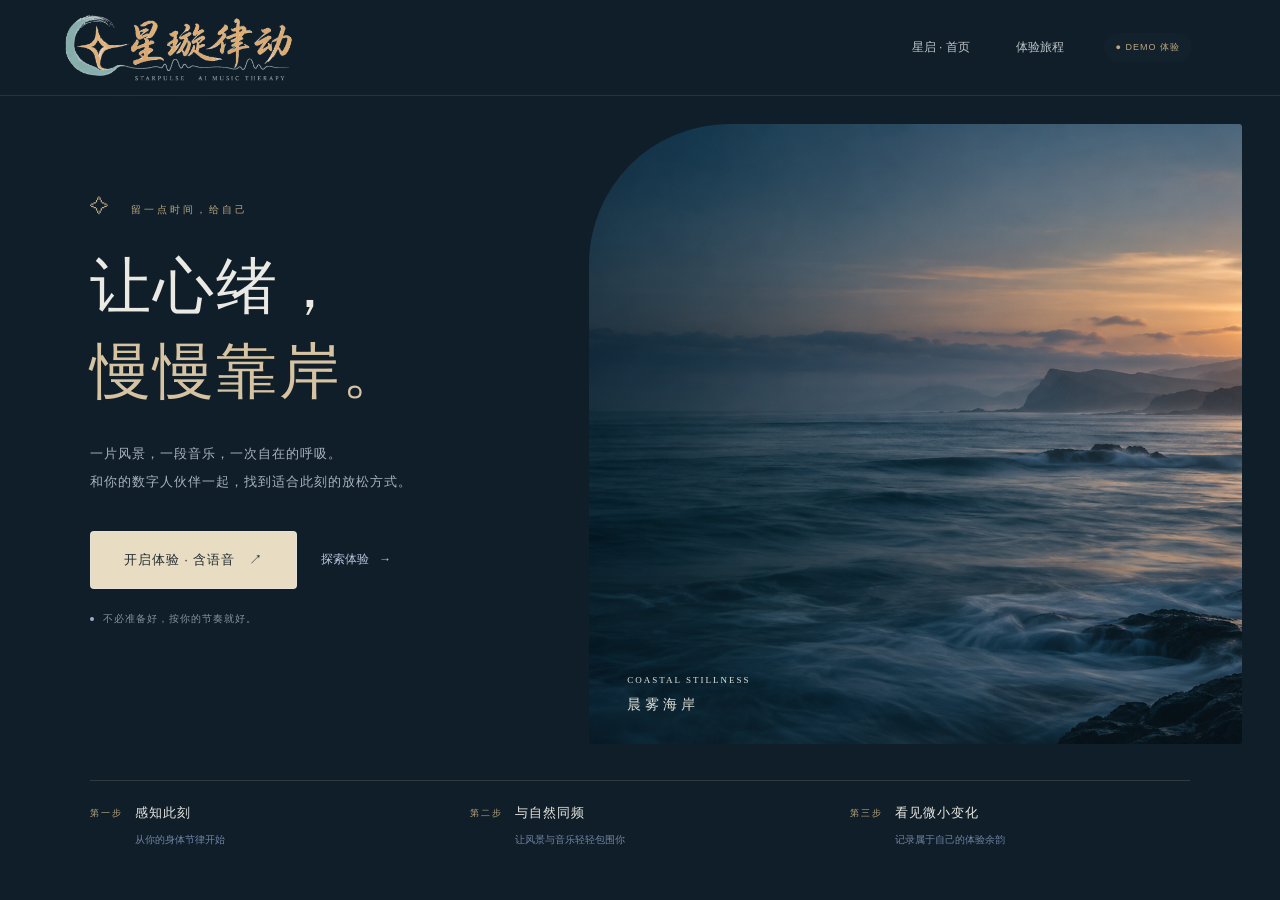
==== index.html @ dc91395f "对齐硬件通道并升级报告数字人" ====
<!doctype html><html lang="zh-CN"><head><meta charset="UTF-8"><meta name="viewport" content="width=device-width,initial-scale=1"><title>星璇律动 · 在星与律之间</title><link rel="stylesheet" href="style.css?v=20260910-5"><link rel="stylesheet" href="design.css?v=20260910-5"><link rel="stylesheet" href="layout.css?v=20260910-5"></head><body><div class="sky"></div><div class="grain"></div><header><a class="logo" href="#" id="home"><img src="assets/images/logo-transparent.png?v=1" alt="星璇律动 STARPULSE" width="230" height="72"></a><nav><button data-action="home">星启 · 首页</button><button data-action="flow">体验旅程</button><span class="demo">● DEMO 体验</span></nav><div id="narration-slot"></div></header><main id="app"></main><aside id="companion" data-guide="xiaoxuan" hidden><div class="avatar-stage"><img class="avatar fullbody" src="assets/avatar/xiaoxuan-demo-base.png" alt="小璇全身数字人立绘"><canvas class="avatar-canvas" width="380" height="627" aria-hidden="true"></canvas></div><span>小璇 · 陪你慢下来</span></aside><footer><span>让每一种情绪，都有安放的地方。</span><span>声音 · 自然 · 此刻 <b>✧</b></span></footer><script type="module" src="app.js?v=20260920-1"></script></body></html>
---- style.css ----
:root{font-family:'Microsoft YaHei','PingFang SC',sans-serif;color:#eceff3;background:#081719;font-synthesis:none;--muted:#94aaa9;--mint:#c6e6d6;--line:#b3d6ca24}*{box-sizing:border-box}body{margin:0;min-height:100vh}button,a,input,textarea{font:inherit}button,a{ -webkit-tap-highlight-color:transparent}button{cursor:pointer}button:focus-visible,a:focus-visible{outline:2px solid #c6e6d6;outline-offset:5px}button{color:inherit;border:0;background:none}a{color:inherit;text-decoration:none}.sky{position:fixed;inset:0;z-index:-2;background:radial-gradient(ellipse at 77% 40%,#547c6830,transparent 48%),radial-gradient(ellipse at 30% 5%,#31545830,transparent 55%),#081719}.grain{position:fixed;inset:0;pointer-events:none;z-index:5;opacity:.08;background-image:url("data:image/svg+xml,%3Csvg viewBox='0 0 180 180' xmlns='http://www.w3.org/2000/svg'%3E%3Cfilter id='n'%3E%3CfeTurbulence type='fractalNoise' baseFrequency='.8' numOctaves='3' stitchTiles='stitch'/%3E%3C/filter%3E%3Cpath fill='%23fff' filter='url(%23n)' opacity='.4' d='M0 0h180v180H0z'/%3E%3C/svg%3E")}header{height:104px;margin:0 6%;display:flex;align-items:center;justify-content:space-between;border-bottom:1px solid var(--line)}.logo{font-size:22px;letter-spacing:3px;position:relative;padding-left:44px}.logo>span{position:absolute;left:0;font-size:34px;color:#cee5c7}.logo small{display:block;font:8px Georgia;letter-spacing:3px;margin-top:7px;color:var(--muted)}nav{display:flex;gap:32px;align-items:center;font-size:12px;color:#b8c8c2}.demo{font-size:10px;border:1px solid var(--line);padding:8px 12px;border-radius:20px;color:#b6d1b6}main{min-height:calc(100vh - 175px);padding:48px 8% 70px}footer{margin:0 6%;padding:23px 0;display:flex;justify-content:space-between;font-size:10px;letter-spacing:2px;color:#7e9994;border-top:1px solid var(--line)}footer b{margin-left:30px;font-size:18px;color:#c2d8bd}.eyebrow{font-size:10px;letter-spacing:4px;color:#b9cabe;margin-bottom:26px}.eyebrow:before{content:'—';margin-right:15px}h1,h2,h3,p{margin-top:0}h1{font-family:Georgia,'Songti SC','SimSun',serif;font-size:clamp(42px,4.7vw,72px);font-weight:400;line-height:1.35;letter-spacing:5px;margin-bottom:26px}h1 em{font-style:normal;color:#c2d9bc}h2{font-family:'Songti SC','SimSun',serif;font-size:38px;line-height:1.5;font-weight:400;letter-spacing:3px;margin-bottom:18px}p{font-size:14px;line-height:2;color:var(--muted)}.home{display:grid;grid-template-columns:1fr 1.08fr;align-items:center;gap:4%;min-height:570px}.hero-copy{padding:32px 0}.hero-copy p{font-size:13px;line-height:2.3}.actions{display:flex;align-items:center;gap:22px;margin-top:30px;flex-wrap:wrap}.primary{background:#d4e4c7;color:#172c28;border-radius:3px;padding:17px 29px;min-width:158px;font-size:13px;letter-spacing:2px;transition:.3s}.primary:hover{background:#e5f1df;transform:translateY(-2px)}.secondary{border:1px solid #b6d0c13d;border-radius:3px;padding:15px 24px;font-size:12px;color:#c6d6cb}.text-btn{font-size:12px;color:#b1c3b7;padding:12px 0}.tiny{font-size:10px;color:#78948d;letter-spacing:1px;margin-top:26px}.landscape{height:510px;position:relative;border-radius:48% 48% 3px 3px;overflow:hidden;background:radial-gradient(ellipse at 53% 28%,#e5dfb3aa,transparent 19%),linear-gradient(#314d4b,#82938b 44%,#546e67 45%,#142e2e 100%);box-shadow:0 0 90px #bdd4a908}.sun{position:absolute;top:17%;left:47%;width:68px;height:68px;border-radius:50%;background:#e6e4bd;box-shadow:0 0 75px #e4e6c380}.mountain{position:absolute;inset:33% -10% 30%;background:#264e49;clip-path:polygon(0 90%,12% 42%,21% 66%,38% 0,57% 64%,68% 32%,89% 85%,100% 37%,100% 100%,0 100%);filter:blur(1px)}.mountain.back{transform:translate(22px,-30px);background:#607b70;opacity:.7}.water{position:absolute;inset:55% 0 0;background:repeating-linear-gradient(178deg,transparent 0 12px,#c7dbb522 13px,transparent 15px 24px);transform:scale(1.2);animation:water 14s ease-in-out infinite alternate}.shore{position:absolute;inset:70% -10% -10%;background:#0c2524;clip-path:polygon(0 50%,18% 65%,41% 75%,75% 82%,100% 100%,0 100%)}.scene-caption{position:absolute;bottom:28px;left:30px;font-size:10px;letter-spacing:3px;color:#d8dfcc}.scene-caption span{display:block;font-family:Georgia;font-size:24px;letter-spacing:1px;margin-top:10px}.orbit{position:absolute;border:1px solid #deebd72d;border-radius:50%;width:360px;height:360px;top:55px;left:50%;transform:translateX(-50%)}.landscape:after{content:'✦';position:absolute;right:23%;top:16%;color:#eef0d4;font-size:11px}.journey-strip{display:flex;gap:24px;margin-top:42px;color:#8aa297;font-size:10px;letter-spacing:1px}.journey-strip i{font-style:normal;color:#d0dcc0;margin-right:7px}#companion{position:fixed;right:17px;bottom:65px;width:105px;z-index:8;text-align:center;pointer-events:none}.avatar{width:105px;height:122px;background:url('assets/avatar/expressions.png') no-repeat 0 0;background-size:210px 210px;mask-image:linear-gradient(#000 70%,transparent);border-radius:48% 48% 0 0}#companion span{font-size:8px;color:#a9bcb7}.page{max-width:960px;margin:20px auto;animation:enter .6s ease both}.narrow{max-width:670px}.page .lead{max-width:570px}.step{font:11px Georgia;color:#89aaa1;letter-spacing:3px;margin-bottom:25px}.items{margin:30px 0}.item{display:flex;gap:22px;padding:21px 0;border-bottom:1px solid var(--line)}.item>span{color:#bbd9c5;font-size:22px}.item h3{font-size:14px;font-weight:400;margin-bottom:6px}.item p{font-size:12px;margin:0}.check{display:flex;gap:12px;align-items:center;font-size:13px;color:#bdd0c8}.check input{accent-color:#9cc7b8;width:17px;height:17px}button:disabled{opacity:.35;cursor:not-allowed}.tech .sky{background:radial-gradient(ellipse at 50% 30%,#173d5744,transparent 65%),#07121f}.tech{--line:#6ec9e52b;--muted:#90abba;--mint:#a6dceb}.scan-layout{display:grid;grid-template-columns:1fr 1fr;gap:70px;align-items:center}.body-scan{height:330px;position:relative;display:grid;place-items:center;background:radial-gradient(ellipse,#2b91b327,transparent 65%)}.body-scan svg{height:290px;filter:drop-shadow(0 0 18px #7bd2dd66)}.scan-ring{position:absolute;width:230px;height:75px;border:1px solid #7ee4dc55;border-radius:50%;animation:breathe 5s ease-in-out infinite}.signals{display:grid;gap:20px;font-size:12px}.signals div{display:flex;justify-content:space-between;border-bottom:1px solid var(--line);padding-bottom:13px}.signals span{color:#89cbbf}.notice{padding:13px 18px;background:#91bac509;border-left:2px solid #74bdca;color:#92b1bb;font-size:12px;line-height:1.8;margin:25px 0}.goal-row,.choices{display:flex;gap:10px;flex-wrap:wrap;margin:22px 0}.chip{padding:12px 19px;border:1px solid var(--line);border-radius:30px;font-size:12px;color:#a4bcb0}.chip.selected{background:#c8dfca;color:#17322c;border-color:transparent}.plan{display:grid;grid-template-columns:1.1fr 1fr;gap:40px;margin-top:30px;align-items:center}.plan .landscape{height:350px;border-radius:160px 160px 4px 4px}.tags{font-size:11px;color:#b6cdbb;letter-spacing:2px;margin:20px 0}.selection-group{margin:25px 0}.selection-group h3{font-size:12px;color:#93afa1;font-weight:400}.scene-options{display:grid;grid-template-columns:repeat(3,1fr);gap:16px}.scene-option{border:1px solid var(--line);padding:12px;text-align:left;border-radius:8px}.scene-option.selected{border-color:#badcbd;background:#b5d6c00b}.scene-option .landscape{height:130px;border-radius:4px;margin-bottom:14px}.scene-option .sun{width:20px;height:20px}.scene-option .orbit,.scene-option .scene-caption{display:none}.forest{background:radial-gradient(ellipse at 50% 15%,#a4bc7466,transparent 35%),repeating-linear-gradient(85deg,#0a2620 0 25px,#244638 30px 45px,#14352b 50px 75px)}.aurora-scene{background:radial-gradient(ellipse at 55% 30%,#6ab59988,transparent 24%),linear-gradient(130deg,#152039,#625b8466,#103c43)}.immersive header,.immersive footer{display:none}.immersive main{padding:0;height:100vh;overflow:hidden}.immersion{position:fixed;inset:0;background:#102e33}.immersion>.landscape{position:absolute;inset:0;width:100%;height:100%;border-radius:0;transition:filter 4s}.immersion .sun{width:100px;height:100px}.immersion .mountain{inset:35% -10% 35%}.immersion .scene-caption,.immersion .orbit{display:none}.immersion .water{animation-duration:25s}.immersion .soft{position:absolute;inset:0;background:radial-gradient(ellipse,transparent,#02171a77);backdrop-filter:blur(2px)}.immersion .words{position:absolute;left:10%;right:10%;bottom:20%;text-align:center;font-family:'SimSun',serif;font-size:23px;letter-spacing:5px;color:#e2e8d6;transition:opacity 1.5s}.imm-controls{position:absolute;bottom:30px;left:6%;right:6%;display:flex;gap:25px;align-items:center;justify-content:space-between;transition:opacity 1s}.imm-controls button{font-size:12px;padding:12px;background:#031c2366;border:1px solid #ffffff22;border-radius:30px}.imm-controls label{font-size:11px;display:flex;gap:12px;align-items:center}.imm-controls input{width:85px;accent-color:#c5d9c0}.imm-progress{position:absolute;bottom:0;height:2px;background:#d6eac080;transition:width 1s}.imm-hint{position:absolute;top:30px;left:6%;font-size:10px;letter-spacing:2px;color:#b7c9c0}.feedback textarea{display:block;width:100%;min-height:100px;background:#ffffff04;border:1px solid var(--line);padding:20px;color:#d8e2dc;border-radius:6px;resize:vertical}.report{max-width:1120px}.report-top{display:flex;justify-content:space-between;align-items:center}.report-top p{font-size:11px}.report-grid{display:grid;grid-template-columns:.8fr 1.6fr;gap:16px}.panel{border:1px solid var(--line);background:linear-gradient(130deg,#26567216,#16293922);border-radius:9px;padding:24px}.panel h3{font-size:12px;font-weight:400;letter-spacing:2px;color:#b3d0df}.panel .body-scan{height:210px}.panel .body-scan svg{height:190px}.metrics{display:grid;grid-template-columns:repeat(3,1fr);gap:16px;margin:16px 0}.metric strong{font:29px Georgia;color:#a6dce3}.metric small{font-size:11px;color:#678493;margin:0 9px}.metric p{margin:8px 0 0;font-size:11px}.plot{width:100%;height:90px;overflow:visible}.legend{font-size:10px;color:#8ba4b5}.legend span{margin-left:20px;color:#a5ddd6}.eeg-row{display:grid;grid-template-columns:65px 1fr 90px;gap:15px;align-items:center;font-size:11px;margin:15px 0;color:#8facbd}.bars{display:grid;gap:5px}.bars i{height:5px;border-radius:5px;background:#526c96}.bars i+ i{background:#91d1cd}.success-mark{font:70px Georgia;color:#c8dfc0;margin:40px 0 20px}.center{text-align:center}.center .actions{justify-content:center}.file-input{font-size:11px;max-width:100%;color:#8faeb1;margin-top:18px}@keyframes water{to{transform:translateY(12px) scale(1.25)}}@keyframes breathe{50%{transform:scale(1.12);opacity:.35}}@keyframes enter{from{opacity:0;transform:translateY(9px)}to{opacity:1;transform:none}}@media(max-width:800px){header{height:85px}nav{gap:12px}nav button{display:none}main{padding:30px 7% 100px}.home{grid-template-columns:1fr}.hero-copy{padding:10px 0}.home .landscape{height:340px;margin:20px 20px 0}.journey-strip{gap:12px}h1{font-size:46px}.plan,.scan-layout,.report-grid{grid-template-columns:1fr;gap:20px}.metrics{grid-template-columns:1fr}.scan-layout .body-scan{height:220px}.scan-layout .body-scan svg{height:200px}#companion{width:75px;right:5px;bottom:35px}.avatar{width:75px;height:88px;background-size:150px 150px}#companion span{font-size:7px}.scene-options{gap:8px}.scene-option{padding:7px;font-size:11px}footer{font-size:8px;letter-spacing:0}.report-top{display:block}h2{font-size:30px}.imm-controls{gap:8px}.imm-controls label{font-size:0}.immersion .words{font-size:18px}.report .actions{padding-right:55px}}@media(prefers-reduced-motion:reduce){*,*:before,*:after{animation:none!important;transition:none!important}}

.imm-video{position:absolute;inset:0;width:100%;height:100%;object-fit:cover;opacity:0;transition:opacity 1.2s}.video-ready .soft{backdrop-filter:none;background:linear-gradient(transparent 45%,#02171a66)}

.body-scan.anatomy{height:420px;isolation:isolate;background:radial-gradient(ellipse at 50% 44%,#288dc51a,transparent 60%)}
.body-scan.anatomy svg{height:395px;width:230px;filter:drop-shadow(0 0 5px #58c2e54a);z-index:1}
.anatomy .scan-ring{width:174px;height:35px;bottom:20px;border-color:#69c8e04f;box-shadow:0 0 20px #5fd7ea12;transform:perspective(150px) rotateX(12deg)}
.anatomy .scan-ring:after{content:'';position:absolute;inset:8px -25px;border:1px solid #6ac1d220;border-radius:50%}
.anatomy-grid{position:absolute;bottom:0;width:90%;height:80px;background:linear-gradient(transparent,#061828),repeating-linear-gradient(90deg,transparent 0 24px,#61bfd818 25px 26px),repeating-linear-gradient(0deg,transparent 0 18px,#61bfd818 19px 20px);transform:perspective(140px) rotateX(42deg);z-index:-1;mask-image:radial-gradient(ellipse,#000,transparent 72%)}
.chest-pulse{transform-box:fill-box;transform-origin:center;animation:chest-breathe 5s ease-in-out infinite}.outer-body{stroke:#9cddf0;stroke-width:1.3}.anatomy-caption{position:absolute;bottom:0;color:#608898;font-size:8px;letter-spacing:2px}
.panel .body-scan.anatomy{height:290px}.panel .body-scan.anatomy svg{height:270px;width:165px}.panel .anatomy .scan-ring{width:130px;height:26px;bottom:15px}
@keyframes chest-breathe{50%{opacity:.4;transform:scale(.78)}}
@media(max-width:800px){.body-scan.anatomy{height:330px}.body-scan.anatomy svg{height:310px}.scan-layout{gap:25px}}
/* Visual revision: cinematic atmosphere, full-body companion, supplied anatomy image. */
:root{background:#080e20;--muted:#98a7c0;--line:#b0c4f21d;--mint:#c5d2f4;color:#eef1fb}.sky{background:radial-gradient(ellipse at 82% 10%,#46487928,transparent 55%),radial-gradient(ellipse at 5% 70%,#163b5029,transparent 50%),#080e20}.grain{opacity:.045}header{position:relative;z-index:10;height:96px;margin:0 5%;border-bottom-color:#b7c7eb16}.logo{font-size:20px;font-weight:400;letter-spacing:4px}.logo>span{color:#c6d0ee;font-size:31px}.logo small{color:#8795b6;font-size:7px}nav{color:#b4bfd7;gap:38px}.demo{color:#b8c5e2;background:#ffffff03;border-color:#a2b5dd25;font-size:9px}main{padding-top:55px}.primary{background:linear-gradient(115deg,#d4d9f6,#b8cbdc);color:#1a2541;padding:17px 28px;border:1px solid #e3e7ff60;border-radius:30px;box-shadow:0 6px 32px #839cc818;letter-spacing:1px}.primary:hover{background:#e2e7fc;box-shadow:0 8px 38px #a1b6ef25}.secondary{border-color:#a9bade32;border-radius:30px;color:#c0cce4}.text-btn{color:#bbc6df}.eyebrow{color:#a8b7d8;font-size:9px;letter-spacing:3px}.page h2{font-family:'Microsoft YaHei',sans-serif;font-size:36px;font-weight:300;letter-spacing:2px}.step{font:10px 'Microsoft YaHei',sans-serif;letter-spacing:3px;color:#a1b6db}.page{margin-top:18px}.page .lead{color:#8e9ebc;font-size:13px}.item{padding:23px 0}.item>span{color:#aebfef}.item h3{color:#d1daee}.chip{border-color:#a6bad529;color:#a8b5d0}.chip.selected{background:#c9d3ed;color:#1d2d47}.goal-row,.choices{gap:12px}.notice{background:#8eb5eb08;border-color:#7397c2;color:#94aec9}.tiny{color:#7d90ac}.tags{color:#a9bbdb}.selection-group h3{color:#96a9c8}.scene-option{border-radius:14px;border-color:#b4c7ef20;padding:10px;background:#cedeff03}.scene-option.selected{background:#a5c1ff08;border-color:#b2c6ed80}.scene-option .landscape{border-radius:9px}.plan{gap:64px}.plan .landscape{border-radius:18px;height:410px;background-image:linear-gradient(#0d173017,#0a193433),url('assets/images/moon-ocean.png');background-position:70% center;background-size:cover}.plan .landscape>*{display:none}.plan .landscape .scene-caption{display:block}.landscape{box-shadow:none}.feedback textarea{background:#d1e2ff05;border-color:#bed0fa26;border-radius:16px}.panel{border-color:#72b7db25;border-radius:14px;background:linear-gradient(145deg,#27597918,#0b1b2d80)}.report .page{max-width:1120px}.tech .sky{background:radial-gradient(ellipse at 48% 30%,#14354a60,transparent 65%),#070f1d}.panel h3{color:#a9c2d7}.metric strong{font-weight:400;font-size:31px}.success-mark{color:#b4c5ef}footer{color:#687c9d;border-top-color:#b7c7eb16}footer b{color:#c1cae7}
.welcome{background:#070c19}.welcome main{padding:0;min-height:calc(100svh - 96px)}.welcome .sky{background:#070c19}.welcome footer{display:none}.home-v2{display:block;position:relative;min-height:calc(100svh - 96px);isolation:isolate;padding:0 8% 175px;overflow:hidden}.hero-image{position:absolute;inset:-96px 0 0;z-index:-1;background:linear-gradient(90deg,#080d1dea 0%,#080d1d9c 32%,#080d1d10 75%),linear-gradient(0deg,#080d1d 0%,transparent 50%),url('assets/images/moon-ocean.png') center 49%/cover}.hero-copy{padding:clamp(62px,10vh,120px) 0 70px;max-width:760px}.hero-copy .eyebrow:before{display:none}.micro-star{color:#c0ccf3;font-size:19px;margin-right:14px}.hero-copy h1{font-family:'Microsoft YaHei','PingFang SC',sans-serif;font-weight:300;line-height:1.48;font-size:clamp(38px,4.1vw,62px);letter-spacing:3px;margin:28px 0 24px}.hero-copy h1 em{color:#c1cfee}.hero-copy p{color:#a0aec8;font-size:13px;line-height:2.2;letter-spacing:1px}.hero-copy .actions{margin-top:34px;gap:28px}.hero-note{font-size:10px;letter-spacing:1px;color:#7486a7;margin-top:23px;display:flex;gap:9px;align-items:center}.hero-note span{width:4px;height:4px;background:#9caed0;border-radius:50%}.scene-index{position:absolute;right:9%;top:39%;color:#d1d9ef}.scene-index>span{font:9px Georgia;letter-spacing:3px}.scene-index i{display:block;width:48px;height:1px;background:#b9c6e65e;margin:20px 0}.scene-index p{font:8px Georgia;letter-spacing:3px;color:#b0bcd5;line-height:2.5}.scene-index b{font-family:'Microsoft YaHei';font-weight:400;letter-spacing:4px;font-size:13px}.home-bottom{position:absolute;bottom:0;left:8%;right:8%;height:145px;display:grid;grid-template-columns:1fr 1fr 1fr .4fr;border-top:1px solid #b6c6ee25;padding-top:26px;gap:30px}.home-bottom>div>span{font:8px Georgia;letter-spacing:2px;color:#7184a6}.home-bottom h3{font-size:13px;letter-spacing:2px;font-weight:400;margin:12px 0 6px}.home-bottom p{font-size:10px;color:#7285a4}.journey-sign{color:#aabbe4;font-size:25px;display:flex;gap:14px;align-items:flex-start;padding-top:16px}.journey-sign small{font:8px Georgia;line-height:1.8;letter-spacing:2px;color:#7185aa}
#companion{width:clamp(95px,10vw,145px);bottom:25px;right:15px;text-align:center;filter:drop-shadow(0 4px 16px #02050e60)}#companion .avatar.fullbody{display:block;width:100%;height:clamp(155px,24vh,230px);object-fit:contain;object-position:center bottom;background:none;mask-image:none;border-radius:0}#companion span{font-size:8px;letter-spacing:1px;color:#98aac9;display:block;margin-top:5px}.welcome #companion{bottom:155px}.immersive #companion{bottom:70px}.immersive #companion .avatar.fullbody{height:20vh}
.body-scan.reference-body{height:430px;position:relative;isolation:isolate;background:radial-gradient(ellipse,#1e67821a,transparent 65%)}.reference-body>img{height:100%;max-width:100%;object-fit:contain;mix-blend-mode:screen;mask-image:linear-gradient(transparent,#000 4% 93%,transparent);filter:contrast(1.13) saturate(.8);position:relative;z-index:1}.body-halo{position:absolute;inset:12% 5%;background:radial-gradient(ellipse,#58ccf60b,transparent 65%);border-radius:50%}.body-label{position:absolute;font:6px Georgia;letter-spacing:1.5px;color:#668fa9;z-index:2;line-height:2.3}.body-label b{font-family:'Microsoft YaHei';font-size:9px;font-weight:400;color:#99bbcb;letter-spacing:2px}.label-left{left:0;top:36%}.label-right{right:0;top:66%}.reference-body .anatomy-caption{bottom:-17px;font-size:8px;letter-spacing:1px;color:#537087}.panel .body-scan.reference-body{height:280px}.panel .reference-body .body-label{display:none}.scan-layout{gap:65px;margin-top:25px}.signals{font-size:12px}.signals>div{border-color:#76bbd51e}.signals span{color:#94c7d1}
@media(min-width:1500px){.home-v2{padding-left:12%;padding-right:12%}.home-bottom{left:12%;right:12%}}
@media(max-width:800px){header{height:82px}.welcome main{min-height:calc(100svh - 82px)}.home-v2{min-height:calc(100svh - 82px);padding:0 7% 225px}.hero-copy{padding:62px 0 45px;max-width:100%}.hero-image{background-position:64% center}.hero-copy h1{font-size:36px;letter-spacing:1px;line-height:1.6}.hero-copy p{font-size:11px}.hero-copy .eyebrow{font-size:7px;letter-spacing:2px}.hero-copy .actions{gap:20px}.scene-index{display:none}.home-bottom{left:7%;right:7%;height:180px;gap:14px;grid-template-columns:repeat(3,1fr);padding-top:25px}.home-bottom p{font-size:9px;line-height:1.8}.home-bottom h3{font-size:11px;letter-spacing:0}.home-bottom .journey-sign{display:none}.welcome #companion{bottom:190px;right:4px;width:80px}#companion{right:5px;width:83px;bottom:12px}#companion .avatar.fullbody{height:150px}.page h2{font-size:28px}.plan{gap:30px}.plan .landscape{height:310px}.body-scan.reference-body{height:330px}.scan-layout{gap:35px}.label-left{left:9%}.label-right{right:9%}}
.reference-body>img{mask-image:radial-gradient(ellipse 65% 62% at 50% 48%,#000 55%,transparent 90%);filter:contrast(1.2) brightness(1.15) saturate(.85)}
/* Intent-first experience and quiet import surface. */
.home-v2{min-height:760px;min-height:max(720px,calc(100svh - 96px));padding-bottom:185px}.hero-copy{padding-top:90px;max-width:720px}.hero-copy h1{font-family:'Songti SC','SimSun',serif;font-size:clamp(54px,5.5vw,82px);font-weight:400;letter-spacing:5px;line-height:1.3;margin:25px 0 30px}.hero-copy .eyebrow{font-size:11px;letter-spacing:3px}.hero-copy p{font-size:14px;line-height:2.2;color:#b0bdd4}.hero-copy .primary{padding:19px 33px}.hero-image{background-image:linear-gradient(90deg,#080d1dcc 0%,#080d1d60 38%,#080d1d00 75%),linear-gradient(0deg,#080d1d 0%,transparent 48%),url('assets/images/moon-ocean.png')}.scene-index{display:none}.home-bottom{height:139px}.home-bottom>div>span{font-family:inherit;font-size:10px;letter-spacing:2px}.home-bottom h3{font-size:15px}.home-bottom p{font-size:11px}.journey-sign{opacity:.4}.discover{background:#f3f1ed;color:#263c49;padding:90px 8% 95px;position:relative}.discover-heading{display:flex;justify-content:space-between;gap:35px;align-items:end;max-width:1150px;margin:auto}.section-kicker{font-size:11px;letter-spacing:3px;color:#768e92;display:block;margin-bottom:20px}.discover h2{font-family:'Songti SC','SimSun',serif;font-size:36px;letter-spacing:2px;color:#263c49;line-height:1.5;margin:0}.discover-heading p{font-size:12px;line-height:2;color:#7a8b91;margin:0}.intention-list{display:grid;grid-template-columns:repeat(4,1fr);gap:0;max-width:1150px;margin:48px auto 90px;border-top:1px solid #425f6425;border-bottom:1px solid #425f6425}.intention-list button{position:relative;padding:34px 26px 34px 0;text-align:left;color:#344a55;transition:background .3s}.intention-list button+button{border-left:1px solid #425f6418;padding-left:25px}.intention-list button:hover{background:#dfe7e355}.intention-icon{font-family:Georgia;font-size:32px;color:#789b9c;display:block;margin-bottom:22px}.intention-list h3{font-size:17px;font-weight:400;letter-spacing:1px;margin:0 0 10px}.intention-list p{font-size:11px;color:#859296;margin:0}.intention-arrow{position:absolute;right:23px;top:45px;font-size:15px;color:#759090}.editorial-scene{max-width:1150px;margin:auto;display:grid;grid-template-columns:1.1fr 1fr;gap:65px;align-items:center}.editorial-image{height:450px;border-radius:160px 160px 10px 10px;background:url('assets/images/moon-ocean.png') 75% center/cover;box-shadow:0 20px 50px #1d394510}.editorial-copy h2{font-size:32px}.editorial-copy p{font-size:12px;line-height:2.4;color:#7a8b91;margin:25px 0}.editorial-copy .secondary{color:#3c5864;border-color:#5e81855c}.editorial-note{display:block;font-size:9px;color:#95a0a0;margin-top:22px}.import-page{text-align:center;max-width:640px;margin-top:20px}.import-page .lead{margin:0 auto;max-width:540px}.import-page h2{font-family:'Songti SC','SimSun',serif;font-size:36px}.import-experience{padding-top:25px}.breath-orb{position:relative;width:170px;height:170px;margin:6px auto 12px;display:grid;place-items:center;background:radial-gradient(circle,#bdcbe724,#879ccc0a 50%,transparent 69%);border-radius:50%}.breath-orb i{position:absolute;inset:19px;border:1px solid #a2b7de30;border-radius:50%;animation:quiet-orbit 6s ease-in-out infinite}.breath-orb i+i{inset:35px;border-color:#a2b7de20;animation-delay:-3s}.breath-orb span{font-size:35px;color:#c1d2e9;text-shadow:0 0 25px #9bbfdd70}.breath-caption{font-size:11px;letter-spacing:2px;color:#8196b5}.import-experience .actions{justify-content:center;margin-top:23px}.upload-link{position:relative;display:inline-block;cursor:pointer;color:#a2b5d1;font-size:12px;margin-top:24px;border-bottom:1px solid #99b2d440;padding-bottom:4px}.upload-link input{position:absolute;inset:0;width:100%;height:100%;opacity:0;cursor:pointer}.upload-link:focus-within{outline:2px solid #bbd0ee;outline-offset:5px}.import-status{font-size:10px;line-height:1.8;color:#7286a3;min-height:22px;margin:20px 0}.import-details{text-align:left;border-top:1px solid #8eacce1e;padding-top:20px;max-width:400px;margin:25px auto 0;color:#8c9eba;font-size:11px}.import-details summary{cursor:pointer;text-align:center}.import-details p{font-size:11px;margin-top:20px}.import-details .text-btn{font-size:10px}.import-page+.anything{display:none}@keyframes quiet-orbit{50%{transform:scale(1.13);opacity:.4}}
@media(max-width:800px){.home-v2{min-height:730px}.hero-copy{padding-top:70px;padding-bottom:35px;padding-right:25px}.hero-copy h1{font-size:52px;letter-spacing:3px}.hero-copy p{font-size:12px}.home-bottom{height:135px}.home-bottom h3{font-size:12px}.home-bottom p{font-size:9px}.welcome #companion{bottom:160px}.discover{padding:58px 7%}.discover-heading{display:block}.discover h2{font-size:28px}.discover-heading p{margin-top:20px}.intention-list{grid-template-columns:1fr 1fr;margin:30px 0 50px}.intention-list button{padding:24px 15px!important}.intention-list button:nth-child(3){border-left:0}.intention-list button:nth-child(n+3){border-top:1px solid #425f6418}.intention-list h3{font-size:15px}.intention-list p{font-size:10px}.intention-arrow{right:16px;top:33px}.editorial-scene{grid-template-columns:1fr;gap:32px}.editorial-image{height:320px;border-radius:120px 120px 8px 8px}.editorial-copy h2{font-size:28px}.import-page h2{font-size:29px}.import-page .lead{font-size:12px}.import-experience{padding-top:15px}main:has(.import-page){padding-bottom:75px}.import-page{margin-top:8px}}
.report-section-title{display:flex;align-items:center;justify-content:space-between;gap:20px;margin:35px 0 16px}.report-section-title h3{font-size:16px;font-weight:400;letter-spacing:2px;margin:0;color:#cfdeee}.report-section-title>span{font-size:10px;color:#829bb6}.signal-grid{display:grid;grid-template-columns:repeat(2,minmax(0,1fr));gap:16px}.eeg-grid{display:grid;grid-template-columns:repeat(3,minmax(0,1fr));gap:16px}.signal-panel{min-width:0}.signal-panel h3,.emotion-panel h3{display:flex;justify-content:space-between;gap:10px;font-size:13px}.signal-panel h3 small,.emotion-panel h3 small{font-size:9px;color:#7e98af;letter-spacing:0}.signal-stats{display:grid;grid-template-columns:35px repeat(3,1fr);gap:9px 8px;font-size:10px;text-align:right;margin:20px 0}.signal-stats span{color:#7993ae}.signal-stats b{font-weight:400;color:#b2cedc}.signal-stats b:nth-last-child(-n+3){color:#a0dfd6}.signal-chart{width:100%;height:auto;display:block;margin-top:15px}.no-signal{height:130px;display:grid;place-items:center;color:#627d97;font-size:12px}.emotion-panel>p{font-size:11px;color:#88a1bc}.emotion-panel strong{font:19px Georgia;color:#b4d9de;display:block;margin-top:8px}.emotion-row{display:grid;grid-template-columns:35px 1fr 68px;gap:10px;align-items:center;font-size:10px;margin:11px 0;color:#8ba4b9}.emotion-row>div{display:grid;gap:4px}.emotion-row i{display:block;height:4px;background:#6a83b8;border-radius:3px}.emotion-row i+i{background:#a0dfd6}.emotion-row small{font-size:9px;text-align:right}.signal-note{font-size:10px;line-height:1.9;color:#7892aa;margin:18px 0}.report .body-scan{margin-bottom:15px}@media(max-width:900px){.eeg-grid{grid-template-columns:repeat(2,minmax(0,1fr))}}@media(max-width:600px){.signal-grid,.eeg-grid{grid-template-columns:1fr}.report-section-title{display:block}.report-section-title>span{display:block;margin-top:10px}.report-section-title h3{font-size:14px}}
/* Standard session flow and restrained report composition. */
.flow-timeline{margin:30px 0}.flow-timeline>div{display:flex;align-items:center;gap:24px;border-bottom:1px solid var(--line);padding:18px 0}.flow-timeline>div>span{width:30px;font:16px Georgia;color:#adc6dc}.flow-timeline section{flex:1}.flow-timeline h3{font-size:13px;font-weight:400;margin:0 0 6px}.flow-timeline p{font-size:11px;margin:0}.flow-timeline small{font-size:10px;color:#9babc4}.preparation-list{margin:30px 0}.preparation-list>div{position:relative;padding:23px 0 23px 50px;border-bottom:1px solid var(--line)}.preparation-list b{position:absolute;left:0;top:25px;color:#adc6dc;font:16px Georgia}.preparation-list h3{font-size:15px;font-weight:400;margin:0 0 8px}.preparation-list p{font-size:12px;margin:0}.recommend-alternative{border-top:1px solid var(--line);margin-top:20px;padding-top:18px}.recommend-alternative>span,.duration-choice>span{font-size:10px;color:#859eb7;display:block;margin-bottom:9px}.recommend-alternative p{font-size:12px;margin:0}.recommend-alternative button{padding:7px 0;font-size:11px}.duration-choice{margin-top:18px}.duration-choice .chip{font-size:10px;padding:9px 12px;margin:0 6px 6px 0}.intention-list{grid-template-columns:repeat(5,1fr)}.dialogue-page{max-width:900px}.companion-dialogue{display:grid;grid-template-columns:190px 1fr;gap:45px;align-items:center;margin:30px 0}.companion-dialogue>img{width:100%;height:330px;object-fit:contain}.dialogue-space>span{font-size:11px;letter-spacing:3px;color:#a5bcdd}.dialogue-line{font-family:'SimSun',serif;font-size:23px;line-height:1.9;color:#d7e2f1;margin:18px 0 24px}.last-utterance{font-size:12px;color:#879bb7;line-height:1.8;overflow-wrap:anywhere;margin-bottom:18px}#dialogue-form{display:flex;gap:10px;border-bottom:1px solid #afc9ec40;padding-bottom:12px}#dialogue-text{min-width:0;flex:1;background:transparent;border:0;color:#dce7f6;font-size:13px;padding:12px 0;outline-offset:4px}#dialogue-form .secondary{font-size:11px;padding:10px 14px}.dialogue-space>small{font-size:9px;color:#6f86a6;display:block;margin-top:15px}.sr-only{position:absolute;width:1px;height:1px;padding:0;margin:-1px;overflow:hidden;clip:rect(0,0,0,0);white-space:nowrap;border:0}.report{max-width:1190px}.report-context{display:flex;justify-content:space-between;gap:20px;font-size:10px;color:#8fa7bf;padding:5px 0 20px;border-bottom:1px solid #91bedb25}.report-overview{display:grid;grid-template-columns:170px 1fr;gap:38px;align-items:center;border-bottom:1px solid #91bedb25;padding:24px 0 30px;margin-bottom:32px}.report-body .body-scan.reference-body{height:230px}.report-body .body-label{display:none}.report-body .anatomy-caption{font-size:6px;letter-spacing:0}.report-narrative{display:grid;grid-template-columns:1.2fr 1fr;gap:20px 35px}.narrative-label{font-size:10px;color:#83babf;letter-spacing:2px}.report-narrative h3{font-weight:400;font-size:18px;line-height:1.7;color:#d8e6f0;margin:12px 0}.report-narrative p{font-size:12px;color:#9fb2c7;line-height:2;margin:10px 0 0}.report-narrative>small{font-size:9px;color:#637c99;grid-column:1/-1}.next-suggestion{border-left:1px solid #9ec8db22;padding-left:30px}.report .panel{background:#a2c8e404;border:1px solid #9fbfd51a;border-radius:10px;padding:20px}.report .signal-grid{grid-template-columns:repeat(4,minmax(0,1fr))}.report .eeg-grid{grid-template-columns:repeat(4,minmax(0,1fr))}.report .signal-panel h3{margin-bottom:17px;font-size:12px;letter-spacing:.5px}.signal-values{display:flex;gap:12px;align-items:center;font:25px Georgia;color:#6a83b8}.signal-values i{font:12px sans-serif;color:#5e758d}.signal-values strong{font-weight:400;color:#a0dfd6}.signal-detail{margin-top:10px}.signal-detail summary{font-size:9px;color:#6e879f;cursor:pointer}.signal-detail .signal-stats{margin:15px 0 0;font-size:9px}.report .signal-chart{margin-top:16px}.report-section-title{margin:26px 0 15px}.report-section-title h3{font-size:14px;letter-spacing:1px}.report-method{border-bottom:1px solid #a3bcd418;padding:18px 0;color:#8098b1;font-size:10px}.report-method summary{cursor:pointer}.report-method p{font-size:11px;margin:14px 0 0}.vector-list{display:grid;grid-template-columns:1fr 1fr;gap:15px;margin-top:20px}.vector-list>div{display:flex;justify-content:space-between;gap:12px}.vector-list b{font-weight:400;color:#afc7d8}.report-finish{display:flex;justify-content:space-between;gap:30px;align-items:center;padding-top:35px}.report-finish p{font-family:'SimSun';font-size:20px;margin:0;color:#b5c8dc}.report-finish .primary{font-size:12px}.report .emotion-row{grid-template-columns:28px 1fr 57px;gap:6px;font-size:9px}.report .emotion-row small{font-size:8px}.report .emotion-panel strong{font-size:19px}.report .signal-note{font-size:8px}.report .emotion-panel>p{font-size:10px}
@media(max-width:1100px){.report .signal-grid,.report .eeg-grid{grid-template-columns:repeat(2,minmax(0,1fr))}.report-narrative{grid-template-columns:1fr;gap:18px}.next-suggestion{border-left:0;padding-left:0}.report-overview{grid-template-columns:140px 1fr;gap:25px}}
@media(max-width:700px){.intention-list{grid-template-columns:1fr 1fr}.companion-dialogue{grid-template-columns:85px 1fr;gap:18px;margin-top:15px;align-items:start}.companion-dialogue>img{height:175px}.dialogue-line{font-size:18px}.dialogue-space .actions{gap:14px}#dialogue-form{display:block}#dialogue-text{width:100%}.report-overview{grid-template-columns:75px 1fr;gap:20px}.report-body .body-scan.reference-body{height:170px}.report-body .anatomy-caption{display:none}.report-narrative h3{font-size:16px}.report-narrative p{font-size:11px}.report-context{display:block;line-height:2}.report-context span{display:block}.report .panel{padding:15px}.signal-values{font-size:22px}.report .signal-panel h3{display:block}.report .signal-panel h3 small{display:block;margin-top:6px}.report-section-title .legend{font-size:9px}.report-finish{align-items:start;flex-direction:column;gap:16px}.vector-list{grid-template-columns:1fr}}
@media(max-width:420px){.report .signal-grid,.report .eeg-grid{grid-template-columns:1fr}.companion-dialogue{grid-template-columns:1fr}.companion-dialogue>img{height:145px;max-width:100px;margin:auto}.report-overview{grid-template-columns:1fr}.report-body{display:none}}
.report-body .body-scan.reference-body{display:block;height:220px;overflow:hidden}.report-body .reference-body>img{position:absolute;inset:0;margin:auto;height:100%;width:100%;object-fit:contain;max-height:100%}.report-body .reference-body .anatomy-caption{bottom:0}.report-overview{padding:20px 0;margin-bottom:26px}.report{margin-top:0}.report>.step{margin-bottom:16px}.report>h2{font-size:31px;margin-bottom:12px}.report-context{padding-bottom:15px}.tech:has(.report) #companion{width:90px;right:7px;bottom:25px}.tech:has(.report) #companion .avatar.fullbody{height:150px}
@media(max-width:700px){.report-body .body-scan.reference-body{height:150px}}
/* STARPULSE: original brand artwork and photographic scenery. */
header .logo{padding:0;display:flex;align-items:center;line-height:0;letter-spacing:0}
header .logo img{width:142px;height:80px;object-fit:contain;mix-blend-mode:screen}
header{height:104px}.grain{opacity:.035}
.hero-image{background-image:linear-gradient(90deg,#080f18cc 0%,#080f1850 48%,transparent 80%),linear-gradient(0deg,#080d1d 0%,transparent 55%),url('assets/images/coast-v2.png');background-position:center;background-size:cover}
.hero-copy h1 em{color:#e6deca}.hero-copy .eyebrow,.micro-star{color:#c9b58d}
.welcome .primary{background:#e8dcc2;color:#202b30;box-shadow:none}.welcome .primary:hover{background:#f4ead6}
.hero-copy .hero-note{color:#aab4be}.home-bottom{border-top-color:#d4c4a52b}
.editorial-image{background-image:url('assets/images/forest-v2.png');background-position:center;border-radius:4px;height:480px}
.discover{background:#f1efe9}.section-kicker{color:#8b795f}.intention-icon{color:#8a8266}
.photographic-scene,.plan .photographic-scene{background-image:linear-gradient(0deg,#07131ac9,transparent 55%),url('assets/images/coast-v2.png');background-size:cover;background-position:center;border-radius:8px;box-shadow:none}
.photographic-scene[data-scene='forest'],.plan .photographic-scene[data-scene='forest']{background-image:linear-gradient(0deg,#07131ac9,transparent 55%),url('assets/images/forest-v2.png')}
.photographic-scene[data-scene='aurora'],.plan .photographic-scene[data-scene='aurora']{background-image:linear-gradient(0deg,#07131ac9,transparent 55%),url('assets/images/aurora-v2.png')}
.photographic-scene:after{content:none}.photographic-scene .scene-caption{color:#eee9de;text-shadow:0 2px 15px #0008}
.immersion>.photographic-scene{border-radius:0}.scene-options .photographic-scene{transition:filter .3s,transform .6s}.scene-options button:hover .photographic-scene{filter:brightness(1.12)}
.report>.step{color:#bdab88}.report .panel{background:#96b2d006;border-color:#b7c6d324;border-radius:6px}.report-narrative{gap:20px 40px}
@media(max-width:800px){header .logo img{width:112px;height:63px}header{height:82px}.hero-image{background-position:65% center}.editorial-image{height:350px}.hero-copy h1{font-size:46px}}
@media(prefers-reduced-motion:reduce){*,*:before,*:after{animation:none!important;transition:none!important}}

header .logo{mix-blend-mode:screen}
---- design.css ----
/* Editorial system: ink, paper, quiet gold; shared scale and alignment. */
:root{--ink:#172c37;--paper:#f4f2ec;--gold:#b49a6b;--muted:#a4b1bc;--line:#c4cbd225}
body{background:#101e29;color:#eae9e3}body .sky{background:#101e29}body .grain{display:none}
header{margin:0 5%;height:96px;border-color:#d4d3c21f}header .logo img{width:120px;height:76px}nav{font-size:12px;gap:34px}nav button{color:#c0c7ca}nav .demo{border:0;color:#bba881;letter-spacing:1px}
main{padding:56px 7% 80px}.page{max-width:1100px}.page.narrow{max-width:680px}.page h2{font-size:40px;letter-spacing:1px;line-height:1.4}.page .lead{font-size:14px;line-height:1.9}.step{font:11px 'Microsoft YaHei',sans-serif;letter-spacing:2px;color:#bea981}.primary{background:#e5d8bd;color:#172c37;border-radius:4px;box-shadow:none;padding:17px 26px;letter-spacing:1px}.primary:hover{background:#efe5d2}.secondary{border-radius:4px}.chip{border-radius:5px}.chip.selected{background:#e5d8bd;color:#172c37}.selection-group{margin-top:36px}.selection-group h3{font-size:13px;letter-spacing:1px}.scene-option .landscape{border-radius:3px}.scene-option{font-size:13px}
.welcome main{padding:0}.home-v2{display:block;min-height:760px;height:calc(100svh - 96px);max-height:1000px;padding:0 7%;isolation:isolate;background:#101e29;overflow:hidden}.hero-image{left:46%;right:3%;top:28px;bottom:156px;border-radius:140px 3px 3px 3px;background-image:linear-gradient(0deg,#0d202c55,transparent 50%),url('assets/images/coast-v2.png');background-position:65% center;opacity:1}.hero-copy{position:relative;padding:100px 0 0;max-width:46%;z-index:2}.hero-copy .eyebrow{font-size:10px;letter-spacing:3px;color:#bba881}.hero-copy h1{font-size:clamp(48px,4.8vw,76px);line-height:1.38;letter-spacing:2px;margin:26px 0}.hero-copy h1 em{color:#d5c3a2}.hero-copy p{font-size:13px;color:#a8b4bd;line-height:2.2}.hero-copy .actions{margin-top:34px;gap:24px}.hero-copy .hero-note{margin-top:23px;font-size:10px;color:#83939d}.scene-index{display:block;position:absolute;right:6%;bottom:183px;z-index:2;text-align:right}.scene-index>span,.scene-index>i{display:none}.scene-index p{font-size:9px;letter-spacing:2px;color:#e5e4d9}.scene-index b{font-size:14px;font-weight:400;line-height:2}.home-bottom{left:7%;right:7%;height:120px;padding-top:23px;grid-template-columns:repeat(3,1fr);gap:40px}.home-bottom>div{display:grid;grid-template-columns:45px 1fr;align-content:start}.home-bottom>div>span{grid-row:1/3;font-size:9px;color:#bba881;padding-top:3px}.home-bottom h3{margin:0 0 8px;font-size:13px;letter-spacing:1px}.home-bottom p{grid-column:2;font-size:10px}.home-bottom .journey-sign{display:none}.welcome #companion{right:4%;bottom:150px;width:105px}.welcome #companion .avatar.fullbody{height:190px}
.discover{padding:85px 7%;background:var(--paper)}.discover-heading,.intention-list,.editorial-scene{max-width:1200px}.discover h2{font-size:32px;letter-spacing:1px}.intention-list{margin:40px auto 80px}.intention-list button{padding-top:28px;padding-bottom:28px}.intention-icon{font-size:25px;margin-bottom:18px}.editorial-scene{grid-template-columns:1.2fr 1fr;gap:8%}.editorial-image{height:400px;border-radius:3px}.editorial-copy h2{font-size:30px}
/* A report is a reading surface, with a distinct summary and consistent plots. */
body.tech:has(.report){background:var(--paper);color:var(--ink);--muted:#687981;--line:#243e4a20}.tech:has(.report) .sky{background:var(--paper)}.tech:has(.report)>header{background:#101e29;margin:0;padding:0 5%}.tech:has(.report) main{padding:46px 7% 70px}.report{max-width:1200px;margin:0 auto}.report>.step{color:#8b7656;font-size:10px;letter-spacing:2px;margin-bottom:15px}.report>h2{color:var(--ink);font-size:40px;margin:0 0 12px;letter-spacing:1px}.report>.lead{font-size:12px;color:#77848b;margin-bottom:26px}.report-context{font-size:11px;color:#687981;border-bottom:1px solid #243e4a24;padding-bottom:18px}.report-overview{position:relative;grid-template-columns:150px 1fr;gap:35px;background:#142d3a;border:0;border-radius:4px;margin:26px 0 38px;padding:28px 36px;overflow:hidden}.report-overview:after{content:'';width:280px;height:280px;border:1px solid #bea77c1c;border-radius:50%;position:absolute;right:-170px;top:-150px;pointer-events:none}.report-body .body-scan.reference-body{height:195px;margin:0}.report-narrative{grid-template-columns:1.3fr 1fr;gap:20px 36px}.narrative-label{color:#d4bd91;font-size:10px;letter-spacing:2px}.report-narrative h3{font-family:'SimSun',serif;font-size:24px;color:#f0eee5;margin:12px 0}.report-narrative p{font-size:12px;color:#b9c6cd;line-height:2}.next-suggestion{border-left:1px solid #d4d8d126;padding-left:30px}.report-narrative>small{font-size:9px;color:#879da8}.report-section-title{margin:34px 0 20px}.report-section-title h3{font-size:16px;font-weight:500;color:#263f4c;letter-spacing:1px}.report-section-title>span{color:#687981;font-size:10px}.report .signal-grid{gap:0;border-top:1px solid #243e4a25;border-bottom:1px solid #243e4a25}.report .signal-grid .panel{border:0;border-radius:0;padding:26px 22px;background:transparent}.report .signal-grid .panel+.panel{border-left:1px solid #243e4a1c}.report .eeg-grid{gap:14px;grid-template-columns:repeat(4,minmax(0,1fr))}.report .eeg-grid .panel{background:#fff9;border:1px solid #243e4a14;border-radius:3px;padding:20px}.report .signal-panel h3,.report .emotion-panel h3{color:#233c48;font-size:13px;margin-bottom:20px}.report .signal-panel h3 small,.report .emotion-panel h3 small{color:#748189;font-size:9px}.signal-values{font-size:29px;color:#8393a8;font-variant-numeric:tabular-nums}.signal-values strong{color:#287b79}.signal-values i{color:#89959b}.report .signal-chart text{fill:#6a7a82}.report .signal-chart path{stroke:#253e4b17}.report .signal-chart polyline:first-of-type{stroke:#8897b0}.report .signal-chart polyline:last-of-type{stroke:#287b79}.report .legend{color:#75869f}.report .legend span{color:#287b79}.signal-detail summary{color:#75828a}.signal-stats span{color:#75828a}.signal-stats b{color:#75869f}.signal-stats b:nth-last-child(-n+3){color:#287b79}.report .emotion-panel>p{color:#6a7a82}.report .emotion-panel strong{color:#287b79;font-size:20px}.report .emotion-row{color:#657781}.report .emotion-row i{background:#8897b0}.report .emotion-row i+i{background:#287b79}.report .signal-note{color:#73828a;font-size:9px}.report-method{color:#697b84;border-bottom-color:#243e4a20;padding:19px 0}.report-method p{color:#697b84}.vector-list b{color:#287b79}.report-finish{margin-top:12px}.report-finish p{color:#3f5662;font-size:23px}.report-finish .primary{background:#183544;color:#f2ede0}.tech:has(.report)>footer{color:#77868d;border-top-color:#243e4a20}.tech:has(.report) #companion{position:absolute;top:115px;bottom:auto;right:2%;width:70px}.tech:has(.report) #companion .avatar.fullbody{height:125px}.tech:has(.report) #companion>span{display:none}
@media(min-width:1500px){.hero-copy{padding-top:125px}}
@media(max-width:1100px){.report .signal-grid,.report .eeg-grid{grid-template-columns:repeat(2,minmax(0,1fr))}.report .signal-grid .panel:nth-child(3){border-left:0}.report .signal-grid .panel:nth-child(n+3){border-top:1px solid #243e4a1c}.report-narrative{grid-template-columns:1fr}.next-suggestion{border:0;padding:0}.hero-copy .actions{gap:10px}.hero-copy h1{font-size:52px}}
@media(max-width:700px){header{height:82px}nav{gap:12px;font-size:10px}.home-v2{height:auto;min-height:850px;padding:0 7%}.hero-image{inset:350px 5% 150px;border-radius:70px 3px 3px 3px}.hero-copy{max-width:100%;padding-top:40px}.hero-copy h1{font-size:43px;line-height:1.25;margin:18px 0}.hero-copy h1 br{display:none}.hero-copy p{font-size:12px}.hero-copy .eyebrow{font-size:9px}.hero-copy .actions{margin-top:20px}.hero-copy .hero-note{display:none}.home-bottom{height:115px;gap:15px}.home-bottom>div{display:block}.home-bottom h3{font-size:11px;margin-top:8px}.home-bottom p{font-size:9px}.scene-index{display:none}.welcome #companion{bottom:145px;right:5%}.welcome #companion .avatar.fullbody{height:155px}.discover{padding:50px 7%}.editorial-scene{grid-template-columns:1fr;gap:25px}.editorial-image{height:300px}.report>h2{font-size:29px}.report-overview{padding:23px 20px;grid-template-columns:65px 1fr;gap:18px}.report-body .body-scan.reference-body{height:145px}.report-narrative h3{font-size:20px}.report-narrative p{font-size:11px}.report .signal-grid .panel{padding:20px 12px}.report .eeg-grid .panel{padding:16px 12px}.report-section-title{align-items:start;gap:12px}.report-section-title h3{font-size:14px}.report-section-title>span{font-size:9px}.report-context{padding-right:35px}.tech:has(.report) #companion{top:125px;width:48px;right:2%}.tech:has(.report) #companion .avatar.fullbody{height:85px}.page h2{font-size:30px}.signal-values{font-size:25px}}
@media(max-width:420px){.report .signal-grid,.report .eeg-grid{grid-template-columns:1fr}.report .signal-grid .panel+.panel{border-left:0;border-top:1px solid #243e4a1c}.report-overview{grid-template-columns:1fr}.report-body{display:none}.home-bottom p{display:none}.home-v2{min-height:800px}.hero-image{bottom:120px}.home-bottom{height:85px}}
/* Final visual review adjustments. */
.welcome>header{background:#101e29;isolation:auto}.welcome header .logo{isolation:auto;mix-blend-mode:screen}.scene-index{top:auto;left:49%;right:auto;bottom:174px;text-align:left}.welcome #companion{position:absolute;top:500px;bottom:auto}.report-narrative p{font-size:13px}.report .signal-detail summary{font-size:10px}.report-body .reference-body>img{mix-blend-mode:screen}.report-body{mix-blend-mode:screen}
@media(max-width:700px){.welcome #companion{top:590px}.report-narrative p{font-size:12px}}
/* Desktop report: all eleven data panels remain visible in one viewport. */
@media(min-width:1000px) and (min-height:650px){
 .tech:has(.report)>header{height:54px;padding:0 3%}.tech:has(.report) header .logo img{height:48px;width:86px}
 .tech:has(.report) main{padding:12px 3%;min-height:0}.tech:has(.report)>footer{display:none}
 .report{max-width:1800px;height:calc(100svh - 78px);display:grid;grid-template-columns:220px repeat(4,minmax(0,1fr));grid-template-rows:42px 22px minmax(150px,1fr) 22px minmax(250px,1.7fr) 32px;gap:8px 16px;align-content:stretch}
 .report>.step,.report>.lead{display:none}.report>h2{grid-column:1/3;grid-row:1;font-size:25px;line-height:36px;margin:0;align-self:center}
 .report-context{grid-column:3/6;grid-row:1;display:flex;flex-wrap:wrap;justify-content:flex-end;align-content:center;gap:4px 18px;padding:0;border:0;font-size:10px}
 .report-overview{grid-column:1;grid-row:2/6;display:flex;flex-direction:column;justify-content:flex-start;gap:14px;margin:0;padding:16px 18px;border-radius:4px}
 .report-body{width:100%;flex:0 0 auto}.report-body .body-scan.reference-body{height:clamp(90px,17vh,170px)}.report-body .anatomy-caption{display:none}
 .report-narrative{display:flex;flex-direction:column;gap:14px}.report-narrative h3{font-size:18px;line-height:1.5;margin:8px 0}.report-narrative p{font-size:11px;line-height:1.8;margin:7px 0 0}.report-narrative>small{font-size:9px;line-height:1.5}.next-suggestion{border-left:0;border-top:1px solid #d4d8d126;padding:12px 0 0}.narrative-label{font-size:10px}
 .report-section-title{grid-column:2/6;grid-row:2;margin:0;align-items:center}.report-section-title h3{font-size:13px;letter-spacing:0}.report-section-title>span{font-size:9px}
 .report .signal-grid{grid-column:2/6;grid-row:3;grid-template-columns:repeat(4,minmax(0,1fr));min-height:0}
 .report .signal-grid .panel{border-top:0!important;padding:10px 12px;min-height:0;position:relative}.report .signal-grid .panel+.panel{border-left:1px solid #243e4a1c}
 .report .signal-panel h3,.report .emotion-panel h3{font-size:12px;margin:0 0 5px;line-height:16px}.report .signal-panel h3 small{font-size:9px}
 .report .signal-values{font-size:23px;gap:9px;line-height:28px}.report .signal-chart{height:calc(100% - 70px);min-height:45px;max-height:150px;width:100%;margin:3px 0 0}
 .report .signal-detail{margin-top:2px}.report .signal-detail summary{font-size:9px;line-height:14px}
 .report .signal-detail[open]{position:absolute;z-index:5;inset:0;background:#faf9f4;border:1px solid #ccd5d6;padding:12px;box-shadow:0 5px 20px #19344018}.report .signal-detail[open] summary{font-size:11px}.report .signal-stats{font-size:10px;margin-top:16px}
 .report .emotion-panel>p{font-size:9px;margin:0 0 4px;line-height:1.5}.report .emotion-panel strong{display:inline;font-size:16px;margin-left:5px}.report .emotion-row{margin:4px 0;line-height:12px;font-size:9px}.report .emotion-row i{height:3px}.report .emotion-panel .signal-note{font-size:8px;margin-top:5px}
 .report .signal-grid+.report-section-title{grid-row:4}
 .report .eeg-grid{grid-column:2/6;grid-row:5;grid-template-columns:repeat(4,minmax(0,1fr));grid-template-rows:repeat(2,minmax(0,1fr));gap:8px;min-height:0}
 .report .eeg-grid .panel{position:relative;padding:9px 12px;min-height:0}.report .eeg-grid .signal-chart{height:calc(100% - 66px)}
 .report>.report-method{grid-row:6;grid-column:2/3;padding:8px 0 0;border:0;font-size:9px;align-self:start}.report>.report-method+.report-method{grid-column:3/4}
 .report>.report-method[open]{position:fixed;z-index:20;left:20%;right:20%;top:25%;max-height:60vh;overflow:auto;background:#faf9f4;border:1px solid #ccd5d6;padding:24px;box-shadow:0 20px 100px #10202b55}.report>.report-method[open] summary{font-size:13px}
 .report-finish{grid-column:4/6;grid-row:6;justify-content:flex-end;padding:0;margin:0}.report-finish p{display:none}.report-finish .primary{font-size:11px;padding:8px 18px;min-width:0;line-height:16px}
 .tech:has(.report) #companion{top:auto;bottom:12px;left:3%;right:auto;width:35px}.tech:has(.report) #companion .avatar.fullbody{height:42px}
}
@media(min-width:1000px) and (min-height:650px) and (max-height:800px){
 .report-overview{padding:12px 15px;gap:9px}.report-body .body-scan.reference-body{height:80px}.report-narrative{gap:9px}.report-narrative h3{display:none}.report-narrative p{font-size:11px;line-height:1.65}.next-suggestion{padding-top:9px}.report-narrative>small{font-size:8px}
}
/* Content-sized rows: do not distribute unused viewport height into cards. */
@media(min-width:1000px) and (min-height:650px){
 .report{height:auto;grid-template-rows:38px 20px 184px 20px auto 32px;gap:6px 14px;align-content:start}
 .report .eeg-grid{grid-template-rows:repeat(2,158px);gap:6px}
 .report .signal-grid .panel,.report .eeg-grid .panel{padding:8px 12px}
 .report .signal-chart,.report .eeg-grid .signal-chart{height:82px;min-height:0;max-height:none;margin:2px 0 0}
 .report .signal-grid .signal-chart{height:104px}
 .report .signal-detail{margin-top:1px}
 .report .signal-panel h3,.report .emotion-panel h3{margin-bottom:3px}
 .report-overview{gap:10px;padding:12px 16px;align-self:start;height:100%}
 .report-body .body-scan.reference-body{height:105px}
 .report-narrative h3{font-size:16px;line-height:1.4;margin:6px 0}
 .report-narrative{gap:10px}.report-narrative p{line-height:1.7}
 .report-section-title{padding:0}
}
@media(min-width:1000px) and (min-height:650px) and (max-height:740px){
 .report{grid-template-rows:34px 18px 174px 18px auto 30px;gap:5px 12px}
 .report .eeg-grid{grid-template-rows:repeat(2,139px);gap:5px}
 .report .signal-grid .signal-chart{height:94px}.report .eeg-grid .signal-chart{height:66px}
 .report-body .body-scan.reference-body{height:80px}
}
/* Readable full-body companion, displayed on a quiet portrait surface. */
body #companion,body.welcome #companion{width:170px;right:24px;left:auto;top:auto;bottom:30px;background:#f4f2ec;border-radius:10px;padding:10px 8px;color:#344b56;box-shadow:0 5px 28px #07141d12}
body #companion .avatar.fullbody,body.welcome #companion .avatar.fullbody{height:260px;width:100%;object-fit:contain;background:none;mask-image:none;filter:none;animation:none;border-radius:0}
body #companion>span{font-size:10px;color:#53666f}
body.tech:has(.report) #companion{position:absolute;left:auto;right:3%;top:516px;bottom:auto;width:calc((94% - 276px)/4);height:158px;display:flex;align-items:center;justify-content:center;gap:10px;padding:4px;background:#f4f2ec;box-shadow:none}
body.tech:has(.report) #companion .avatar.fullbody{width:100px;height:150px}
body.tech:has(.report) #companion>span{display:block;max-width:60px;line-height:1.8}
@media(min-width:1000px) and (min-height:650px) and (max-height:740px){body.tech:has(.report) #companion{top:479px;height:139px}body.tech:has(.report) #companion .avatar.fullbody{height:132px;width:88px}}
@media(max-width:999px){body.tech:has(.report) #companion{position:relative;top:auto;right:auto;bottom:auto;margin:0 auto 20px;width:170px;height:auto}body.tech:has(.report) #companion .avatar.fullbody{height:220px;width:145px}body.tech:has(.report) #companion>span{display:none}}
@media(max-width:700px){body #companion,body.welcome #companion{width:110px;padding:5px;right:8px;bottom:12px}body #companion .avatar.fullbody,body.welcome #companion .avatar.fullbody{height:170px}body #companion>span{font-size:8px}}
/* Restore the natural scenery beyond the home hero; keep plots on readable paper. */
body:not(.tech):not(.welcome):not(.immersive) .sky{background:linear-gradient(90deg,#101e29f5 5%,#101e29df 52%,#101e2966),url('assets/images/forest-v2.png') center/cover}
body.welcome .hero-image{background-image:linear-gradient(0deg,#0d202c55,transparent 50%),url('assets/images/coast-v2.png')}
body.tech:has(.report) .sky{background:linear-gradient(#f4f2eced,#f4f2eced),url('assets/images/coast-v2.png') center/cover}
.report-overview{background:linear-gradient(#142d3ae8,#142d3ae8),url('assets/images/aurora-v2.png') center/cover}
.narration-control{position:fixed;right:22px;top:61px;z-index:30;padding:8px 14px;border:1px solid #b9c7cc;border-radius:20px;background:#f4f2ec;color:#213d49;font-size:11px;box-shadow:0 3px 16px #10202b12}
.narration-control[hidden]{display:none}.tech:has(.report) .report-context{padding-right:165px}
@media(max-width:700px){.narration-control{top:85px;right:12px;font-size:10px}.tech:has(.report) .report-context{padding-right:0}}
/* Keep the revised face readable during spoken guidance. */
body:not(.tech) #companion,body.welcome #companion{width:205px;bottom:28px;right:24px}
body:not(.tech) #companion .avatar.fullbody,body.welcome #companion .avatar.fullbody{height:310px}
.welcome .home-v2{min-height:650px;height:calc(100svh - 96px);max-height:none}.welcome>footer{display:none}
.narration-control{font-size:12px;min-width:140px}.narration-control.speaking{border-color:#5b998e;background:#edf7f2}
@media(max-width:700px){body:not(.tech) #companion,body.welcome #companion{width:120px;right:8px;bottom:12px}body:not(.tech) #companion .avatar.fullbody,body.welcome #companion .avatar.fullbody{height:180px}.welcome .home-v2{height:auto;min-height:800px}}
/* Registered character matte and localized mouth overlay. */
body #companion,body.welcome #companion,body.tech:has(.report) #companion{background:transparent;box-shadow:none;border:0;padding:0}
.avatar-stage{position:relative;height:310px;width:206.667px;max-width:100%;margin:auto;aspect-ratio:2/3}
body #companion .avatar-stage .avatar.fullbody{position:absolute;inset:0;width:100%;height:100%;object-fit:fill;mask-image:url('assets/avatar/foreground-mask.png');mask-mode:luminance;mask-size:100% 100%;mask-repeat:no-repeat}
.mouth-overlay{position:absolute;inset:0;width:100%;height:100%;object-fit:fill;clip-path:ellipse(2.8% 1.15% at 47.8% 17.45%);opacity:0;pointer-events:none}
.mouth-open .mouth-overlay{opacity:1}
body #companion>span{color:#b5c4ca}body.tech:has(.report) #companion>span{color:#53666f}
body.tech:has(.report) .avatar-stage{height:150px;width:100px;flex:none}
@media(min-width:1000px) and (min-height:650px) and (max-height:740px){body.tech:has(.report) .avatar-stage{height:132px;width:88px}}
@media(max-width:999px){body.tech:has(.report) .avatar-stage{height:220px;width:146.667px}}
@media(max-width:700px){.avatar-stage{height:180px;width:120px}}
---- layout.css ----
/* Shared collision-free layout. Behavior and assessment data are unchanged. */
body>header{display:grid;grid-template-columns:auto 1fr auto;gap:24px;align-items:center}
body>header nav{justify-self:end}
#narration-slot{min-width:150px;display:flex;justify-content:flex-end}
#narration-slot:empty{display:none}
#narration-slot .narration-control{position:static;margin:0;min-width:140px;font-size:11px;padding:8px 12px;box-shadow:none}
body #companion>span{display:none!important}
.immersion #words{display:none!important}
body:not(.welcome):not(.tech):not(.immersive) main{padding-right:calc(220px + 5vw)}
body:not(.welcome):not(.tech):not(.immersive) .page{max-width:1050px}
body:not(.welcome):not(.tech):not(.immersive) #companion{position:fixed;top:auto;bottom:100px;right:24px;width:195px}
body:not(.welcome):not(.tech):not(.immersive) #companion .avatar-stage{height:292px;width:195px}
body:not(.welcome):not(.immersive)>footer{padding-right:220px}
body.welcome .home-v2{position:relative}
body.welcome .home-v2 #companion{position:absolute;top:auto;bottom:154px;right:5%;left:auto;width:190px;height:285px}
body.welcome .home-v2 #companion .avatar-stage{width:190px;height:285px}
body.welcome .scene-index{bottom:172px;left:49%;right:calc(5% + 210px)}
body.welcome .home-bottom{position:absolute;bottom:0}
body.immersive .immersion #companion{position:absolute;top:auto;bottom:112px;right:28px;left:auto;width:180px;height:270px}
body.immersive .immersion #companion .avatar-stage{width:180px;height:270px}
body.immersive .imm-controls{left:28px;right:28px;bottom:28px;display:flex;align-items:center;justify-content:space-between;gap:16px;min-height:48px;flex-wrap:wrap}
body.immersive .imm-controls label{display:flex;align-items:center;gap:12px;margin:0}
body.immersive #narration-slot .narration-control{position:fixed;top:20px;right:28px;z-index:40}
/* The character is the eighth EEG-grid item, never an overlay. */
body.tech:has(.report) .eeg-grid #companion{position:relative;inset:auto;margin:0;align-self:stretch;justify-self:stretch;width:auto;height:auto;display:grid;place-items:center;padding:6px;min-width:0;min-height:0;overflow:hidden;background:transparent}
body.tech:has(.report) .eeg-grid #companion .avatar-stage{height:140px;width:93.333px;max-width:100%;margin:auto}
body.tech:has(.report) .report-context{padding-right:0}
body.tech:has(.report)>footer{padding-right:0}
@media(min-width:1000px) and (min-height:650px){
 .report{grid-template-columns:minmax(210px,240px) repeat(4,minmax(0,1fr));grid-template-rows:38px 22px 184px 22px auto 34px;gap:7px 14px}
 .report>h2{font-size:25px;grid-column:1/3}
 .report .eeg-grid{grid-template-rows:repeat(2,158px)}
 .report-overview{padding:16px;gap:12px;overflow:visible}
 .report .report-narrative h3{font-size:16px}
 .report .signal-panel{display:grid;grid-template-rows:17px 28px minmax(0,1fr) 14px;gap:2px}
 .report .signal-panel h3{margin:0}
 .report .signal-chart,.report .eeg-grid .signal-chart{height:100%;width:100%;min-height:0;margin:0}
 .report .signal-detail{margin:0}
 .report .report-finish{align-self:center}
}
@media(min-width:1000px) and (min-height:650px) and (max-height:740px){
 .report{grid-template-rows:32px 20px 170px 20px auto 30px;gap:5px 12px}
 .report .eeg-grid{grid-template-rows:repeat(2,136px)}
 body.tech:has(.report) .eeg-grid #companion .avatar-stage{height:122px;width:81.333px}
 .report-overview{padding:12px 14px}.report-narrative p{font-size:11px;line-height:1.6}
}
@media(max-width:999px){
 body>header{gap:14px}body>header nav{gap:14px}
 body:not(.welcome):not(.tech):not(.immersive) main{padding-right:190px;padding-left:5%}
 body:not(.welcome):not(.tech):not(.immersive) #companion{width:145px;right:18px;bottom:100px}
 body:not(.welcome):not(.tech):not(.immersive) #companion .avatar-stage{width:145px;height:217px}
 .plan{grid-template-columns:1fr;gap:24px}
 body.tech:has(.report) .eeg-grid #companion .avatar-stage{height:190px;width:126.667px}
}
@media(max-width:700px){
 body>header{height:auto!important;min-height:82px;grid-template-columns:auto 1fr;gap:4px 12px;padding:8px 5%!important;margin:0}
 #narration-slot{grid-column:1/-1;justify-content:flex-end;min-width:0;padding-bottom:5px}
 body:not(.welcome):not(.tech):not(.immersive) main{padding:30px 6%}
 body:not(.welcome):not(.tech):not(.immersive) #companion{position:relative;inset:auto;margin:0 auto 20px;width:120px}
 body:not(.welcome):not(.tech):not(.immersive) #companion .avatar-stage{width:120px;height:180px}
 body:not(.welcome):not(.immersive)>footer{padding-right:0;gap:15px}
 body.welcome .home-v2 #companion{right:8%;bottom:140px;width:120px;height:180px}
 body.welcome .home-v2 #companion .avatar-stage{width:120px;height:180px}
 body.immersive .immersion #companion{right:20px;bottom:145px;width:110px;height:165px}
 body.immersive .immersion #companion .avatar-stage{width:110px;height:165px}
 body.immersive .imm-controls{left:16px;right:16px;bottom:20px;gap:12px}
 .report-context{line-height:1.7}
}
.report-overview:after{display:none}
body.immersive .immersion>#narration-slot{position:absolute;top:20px;right:28px;z-index:40}
body.immersive .immersion>#narration-slot .narration-control{position:static}
/* Full-screen report board: three proportional data rows, charts fill their cells. */
@media(min-width:1000px) and (min-height:650px){
 body.tech:has(.report)>header{height:54px}
 body.tech:has(.report) main{padding:12px 2.5%;min-height:0}
 .report{max-width:none;height:calc(100svh - 78px);grid-template-columns:minmax(220px,18%) repeat(4,minmax(0,1fr));grid-template-rows:40px 22px minmax(158px,1fr) 22px minmax(300px,2fr) 34px;gap:9px 14px;align-content:stretch}
 .report .signal-grid{gap:10px;border:0}
 .report .signal-grid .panel,.report .eeg-grid .panel{border:1px solid #213f4c18!important;border-radius:7px;background:#fff9;padding:12px 14px;min-height:0}
 .report .eeg-grid{grid-template-rows:repeat(2,minmax(0,1fr));gap:10px}
 .report .signal-panel{grid-template-rows:20px 34px minmax(0,1fr) 16px;gap:4px}
 .report .signal-panel h3,.report .emotion-panel h3{font-size:13px;line-height:20px}
 .report .signal-values{font-size:27px;line-height:34px}
 .report .signal-chart,.report .eeg-grid .signal-chart,.report .signal-grid .signal-chart{height:100%;width:100%;max-height:none;min-height:0;align-self:stretch;margin:0}
 .report .signal-chart polyline{vector-effect:non-scaling-stroke;stroke-width:1.5px}
 .report .signal-detail summary{font-size:10px;line-height:16px}
 .report .emotion-panel{display:flex;flex-direction:column;justify-content:space-between;gap:3px}
 .report .emotion-panel>p{margin:0}.report .emotion-panel strong{font-size:21px}.report .emotion-row{font-size:10px;margin:0;line-height:16px}.report .emotion-row small{font-size:9px}.report .emotion-row i{height:4px}
 .report-overview{height:100%;align-self:stretch;border-radius:7px;padding:20px;display:grid;grid-template-rows:minmax(120px,1fr) auto;gap:22px;overflow:hidden}
 .report-body{height:100%;min-height:0}.report-body .body-scan.reference-body{height:100%;min-height:0;max-height:340px;margin:auto}
 .report .report-narrative{gap:20px}.report .report-narrative h3{display:block;font-size:19px;line-height:1.6;margin:9px 0}.report .report-narrative p{font-size:12px;line-height:1.85}.report .next-suggestion{padding-top:18px}
 body.tech:has(.report) .eeg-grid #companion{border:1px solid #213f4c18;border-radius:7px;background:linear-gradient(145deg,#e8ece7,#f5f2e9);padding:12px;overflow:hidden}
 body.tech:has(.report) .eeg-grid #companion .avatar-stage{height:min(100%,260px);width:auto;aspect-ratio:2/3;max-width:100%;min-height:0}
 .report-finish{padding:0;margin:0}.report-finish .primary{border-radius:5px}
}
@media(min-width:1000px) and (min-height:650px) and (max-height:800px){
 .report{grid-template-rows:32px 18px minmax(158px,1fr) 18px minmax(274px,2fr) 30px;gap:5px 10px}
 .report .signal-grid .panel,.report .eeg-grid .panel{padding:7px 10px}.report .signal-panel{grid-template-rows:16px 25px minmax(0,1fr) 13px;gap:2px}
 .report .signal-panel h3,.report .emotion-panel h3{font-size:12px;line-height:16px}.report .signal-values{font-size:23px;line-height:25px}.report .signal-detail summary{font-size:9px;line-height:13px}
 .report-overview{padding:12px 14px;gap:10px;grid-template-rows:minmax(70px,1fr) auto}.report .report-narrative{gap:9px}.report .report-narrative h3{display:none}.report .report-narrative p{font-size:11px;line-height:1.65}.report .next-suggestion{padding-top:10px}
 .report .emotion-row{font-size:9px;line-height:12px}.report .emotion-panel strong{font-size:16px}
}
@media(min-width:1000px) and (min-height:650px){
 .report-overview{grid-template-columns:minmax(0,1fr);align-items:stretch}
 .report-body,.report-narrative{min-width:0;grid-column:1}
 .report-body{grid-row:1}.report-narrative{grid-row:2}
 body.tech:has(.report) .eeg-grid #companion .avatar-stage .avatar.fullbody{height:100%;width:100%;max-height:none}
}
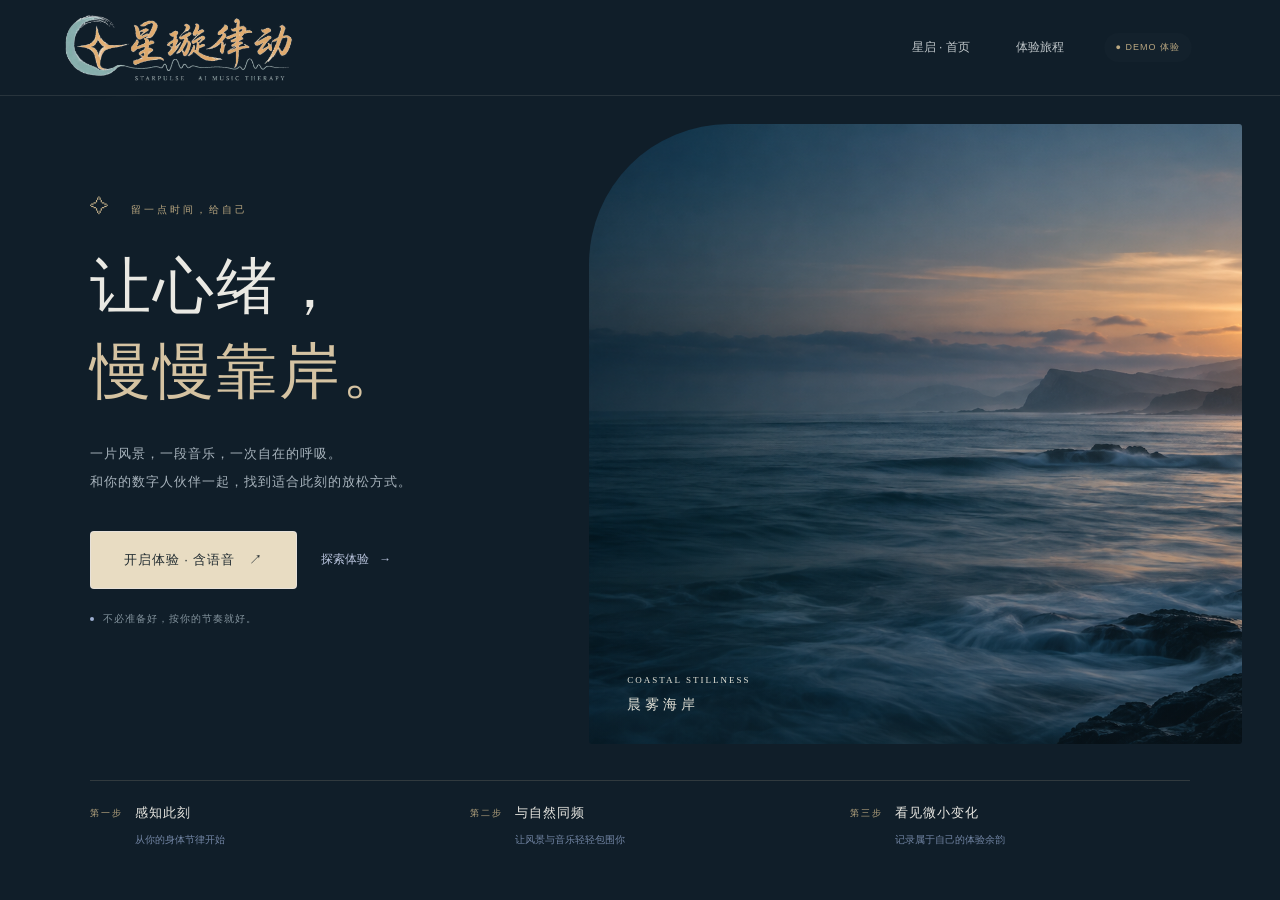
==== commit bc638b31: "修复沉浸视频被推荐结果覆盖" ====
--- a/index.html
+++ b/index.html
@@ -1 +1 @@
-<!doctype html><html lang="zh-CN"><head><meta charset="UTF-8"><meta name="viewport" content="width=device-width,initial-scale=1"><title>星璇律动 · 在星与律之间</title><link rel="stylesheet" href="style.css?v=20260910-5"><link rel="stylesheet" href="design.css?v=20260910-5"><link rel="stylesheet" href="layout.css?v=20260910-5"></head><body><div class="sky"></div><div class="grain"></div><header><a class="logo" href="#" id="home"><img src="assets/images/logo-transparent.png?v=1" alt="星璇律动 STARPULSE" width="230" height="72"></a><nav><button data-action="home">星启 · 首页</button><button data-action="flow">体验旅程</button><span class="demo">● DEMO 体验</span></nav><div id="narration-slot"></div></header><main id="app"></main><aside id="companion" data-guide="xiaoxuan" hidden><div class="avatar-stage"><img class="avatar fullbody" src="assets/avatar/xiaoxuan-demo-base.png" alt="小璇全身数字人立绘"><canvas class="avatar-canvas" width="380" height="627" aria-hidden="true"></canvas></div><span>小璇 · 陪你慢下来</span></aside><footer><span>让每一种情绪，都有安放的地方。</span><span>声音 · 自然 · 此刻 <b>✧</b></span></footer><script type="module" src="app.js?v=20260920-1"></script></body></html>
+<!doctype html><html lang="zh-CN"><head><meta charset="UTF-8"><meta name="viewport" content="width=device-width,initial-scale=1"><title>星璇律动 · 在星与律之间</title><link rel="preload" as="image" href="assets/avatar/xiaoxuan-report-half.png"><link rel="preload" as="image" href="assets/avatar/xiaoxing-report-half.png"><link rel="stylesheet" href="style.css?v=20260910-5"><link rel="stylesheet" href="design.css?v=20260910-5"><link rel="stylesheet" href="layout.css?v=20260910-5"></head><body><div class="sky"></div><div class="grain"></div><header><a class="logo" href="#" id="home"><img src="assets/images/logo-transparent.png?v=1" alt="星璇律动 STARPULSE" width="230" height="72"></a><nav><button data-action="home">星启 · 首页</button><button data-action="flow">体验旅程</button><span class="demo">● DEMO 体验</span></nav><div id="narration-slot"></div></header><main id="app"></main><aside id="companion" data-guide="xiaoxuan" hidden><div class="avatar-stage"><img class="avatar fullbody" src="assets/avatar/xiaoxuan-demo-base.png" alt="小璇全身数字人立绘"><canvas class="avatar-canvas" width="380" height="627" aria-hidden="true"></canvas></div><span>小璇 · 陪你慢下来</span></aside><footer><span>让每一种情绪，都有安放的地方。</span><span>声音 · 自然 · 此刻 <b>✧</b></span></footer><script type="module" src="app.js?v=20260923-1"></script></body></html>
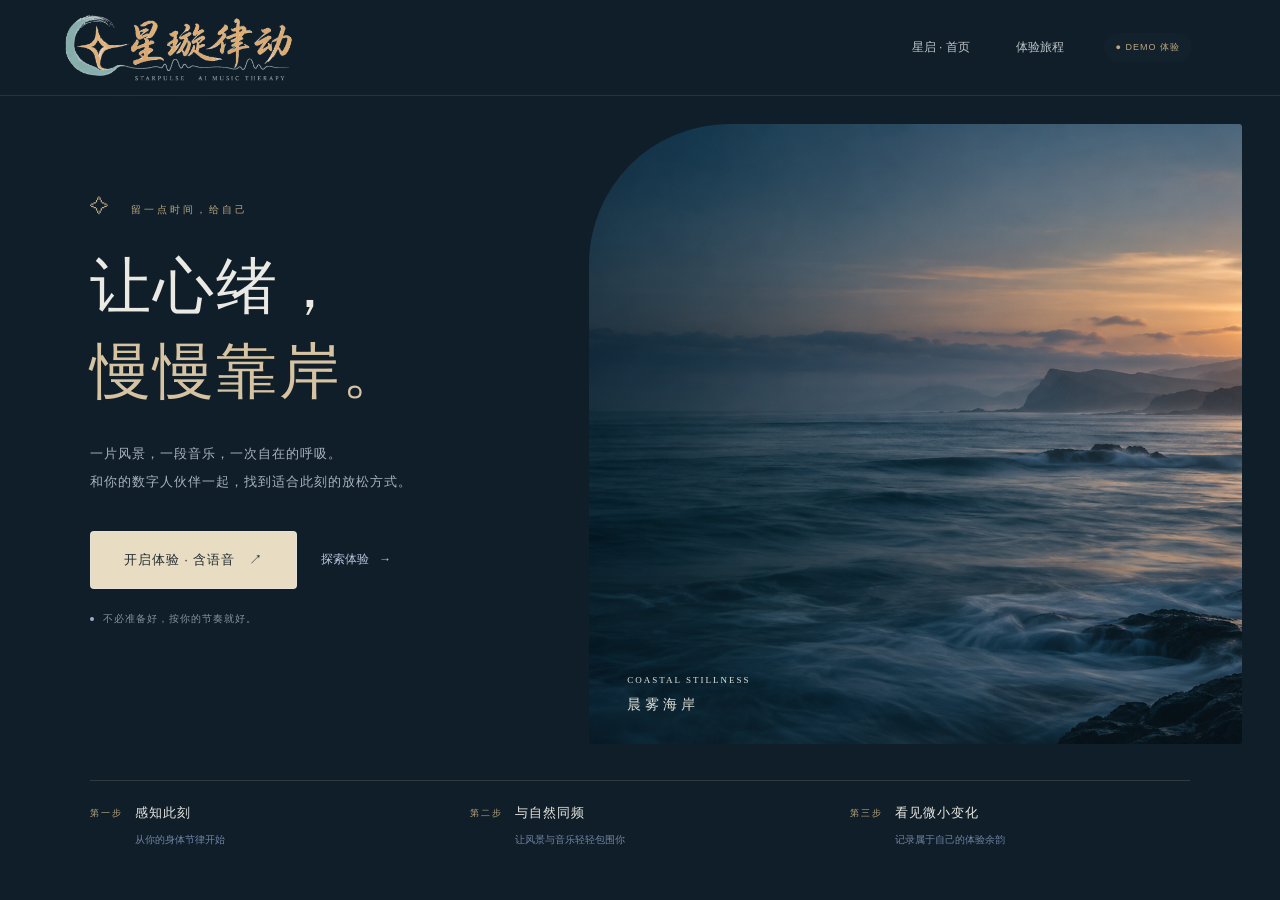
==== commit 3b161bbf: "调整人体指标牵引线样式" ====
--- a/index.html
+++ b/index.html
@@ -1 +1 @@
-<!doctype html><html lang="zh-CN"><head><meta charset="UTF-8"><meta name="viewport" content="width=device-width,initial-scale=1"><title>星璇律动 · 在星与律之间</title><link rel="preload" as="image" href="assets/avatar/xiaoxuan-report-half.png"><link rel="preload" as="image" href="assets/avatar/xiaoxing-report-half.png"><link rel="stylesheet" href="style.css?v=20260910-5"><link rel="stylesheet" href="design.css?v=20260910-5"><link rel="stylesheet" href="layout.css?v=20260910-5"></head><body><div class="sky"></div><div class="grain"></div><header><a class="logo" href="#" id="home"><img src="assets/images/logo-transparent.png?v=1" alt="星璇律动 STARPULSE" width="230" height="72"></a><nav><button data-action="home">星启 · 首页</button><button data-action="flow">体验旅程</button><span class="demo">● DEMO 体验</span></nav><div id="narration-slot"></div></header><main id="app"></main><aside id="companion" data-guide="xiaoxuan" hidden><div class="avatar-stage"><img class="avatar fullbody" src="assets/avatar/xiaoxuan-demo-base.png" alt="小璇全身数字人立绘"><canvas class="avatar-canvas" width="380" height="627" aria-hidden="true"></canvas></div><span>小璇 · 陪你慢下来</span></aside><footer><span>让每一种情绪，都有安放的地方。</span><span>声音 · 自然 · 此刻 <b>✧</b></span></footer><script type="module" src="app.js?v=20260923-1"></script></body></html>
+<!doctype html><html lang="zh-CN"><head><meta charset="UTF-8"><meta name="viewport" content="width=device-width,initial-scale=1"><title>星璇律动 · 在星与律之间</title><link rel="preload" as="image" href="assets/avatar/xiaoxuan-report-half.png"><link rel="preload" as="image" href="assets/avatar/xiaoxing-report-half.png"><link rel="stylesheet" href="style.css?v=20260910-5"><link rel="stylesheet" href="design.css?v=20260910-5"><link rel="stylesheet" href="layout.css?v=20260910-5"></head><body><div class="sky"></div><div class="grain"></div><header><a class="logo" href="#" id="home"><img src="assets/images/logo-transparent.png?v=1" alt="星璇律动 STARPULSE" width="230" height="72"></a><nav><button data-action="home">星启 · 首页</button><button data-action="flow">体验旅程</button><span class="demo">● DEMO 体验</span></nav><div id="narration-slot"></div></header><main id="app"></main><aside id="companion" data-guide="xiaoxuan" hidden><div class="avatar-stage"><img class="avatar fullbody" src="assets/avatar/xiaoxuan-demo-base.png" alt="小璇全身数字人立绘"><canvas class="avatar-canvas" width="380" height="627" aria-hidden="true"></canvas></div><span>小璇 · 陪你慢下来</span></aside><footer><span>让每一种情绪，都有安放的地方。</span><span>声音 · 自然 · 此刻 <b>✧</b></span></footer><script type="module" src="app.js?v=20260923-2"></script></body></html>
